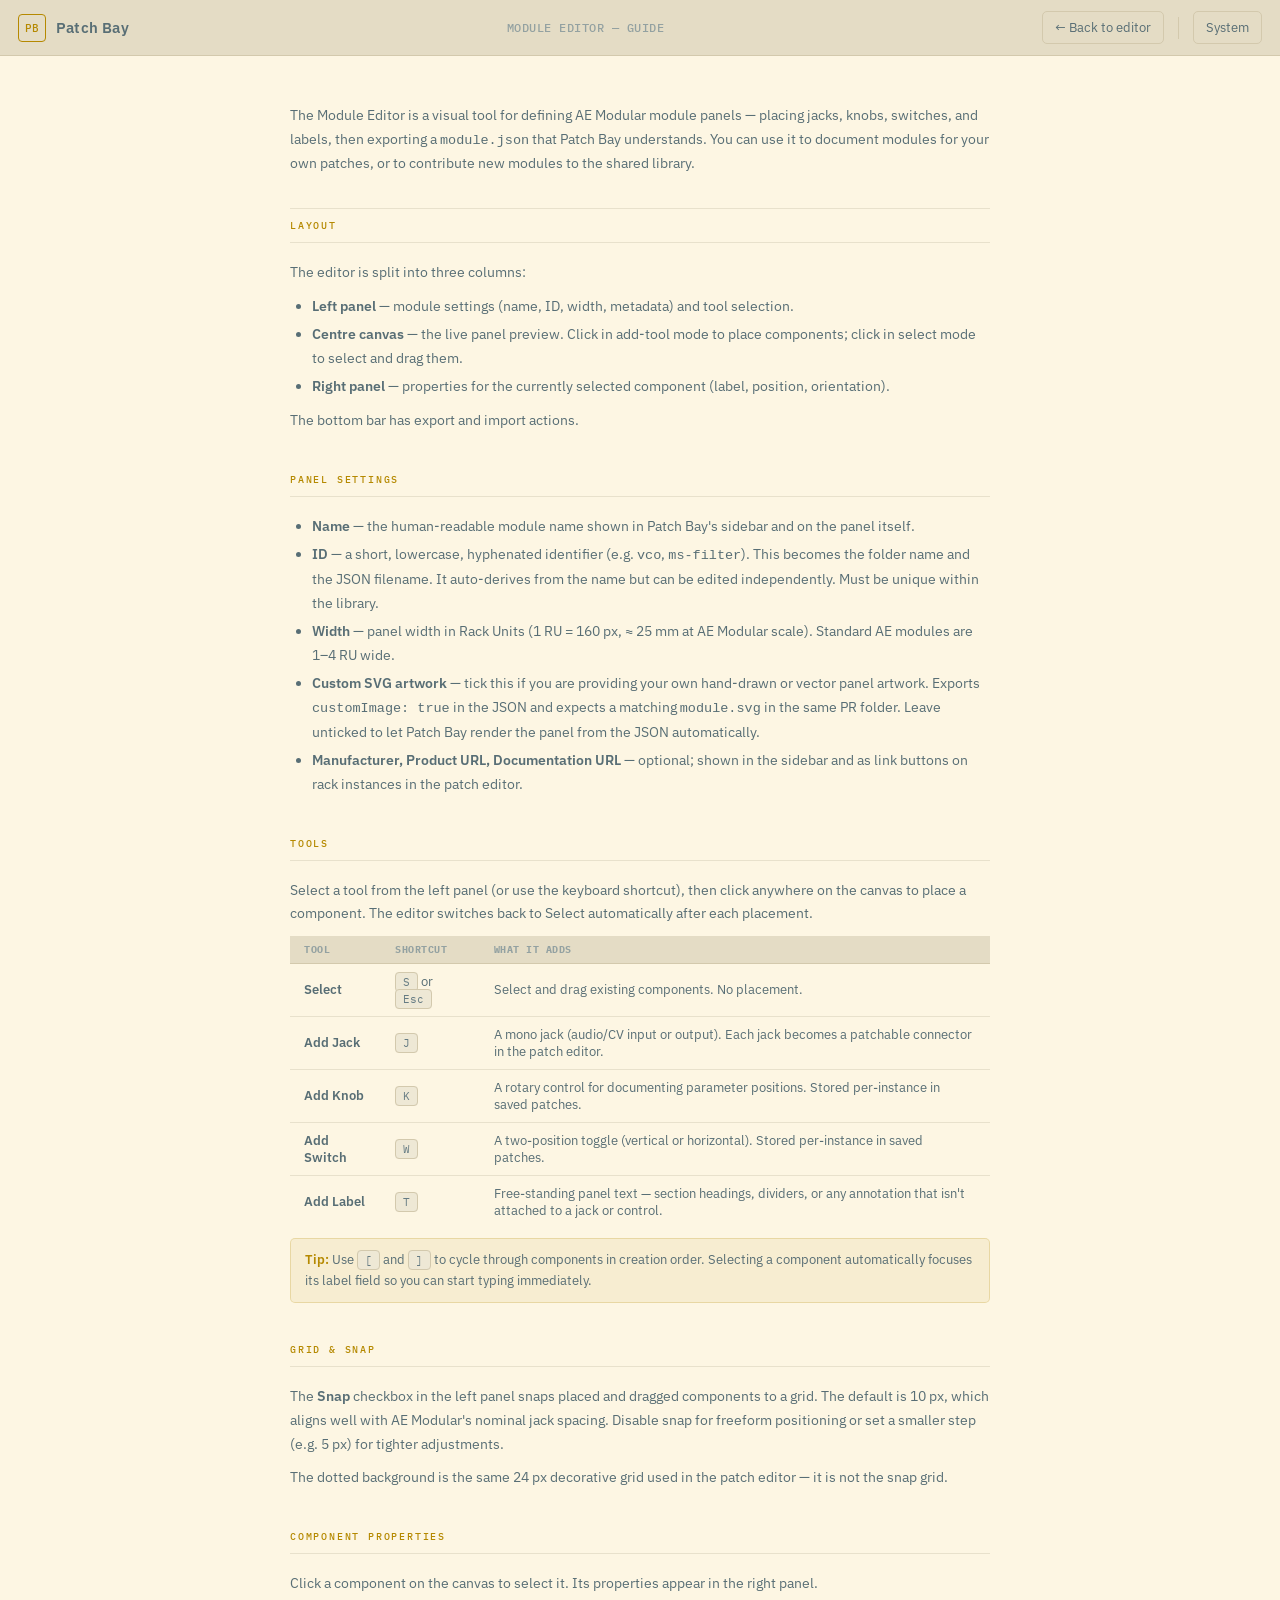
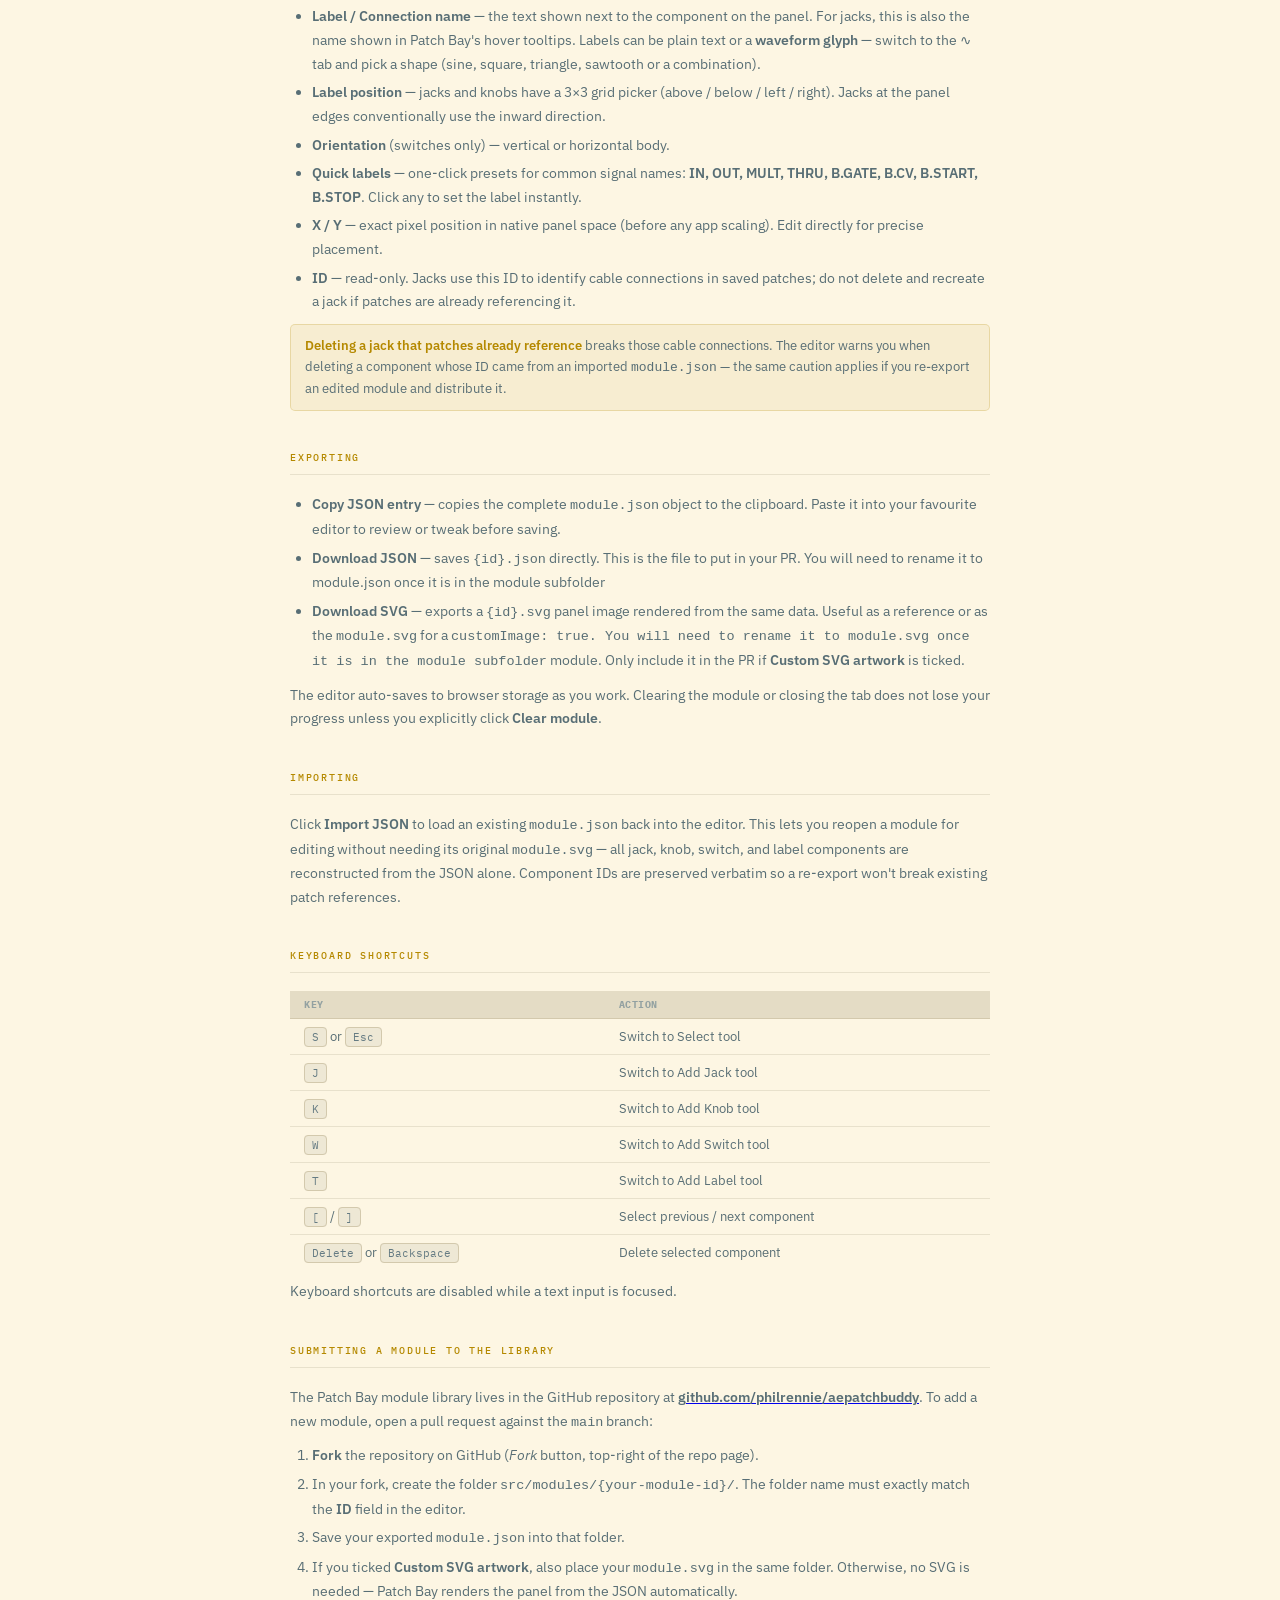
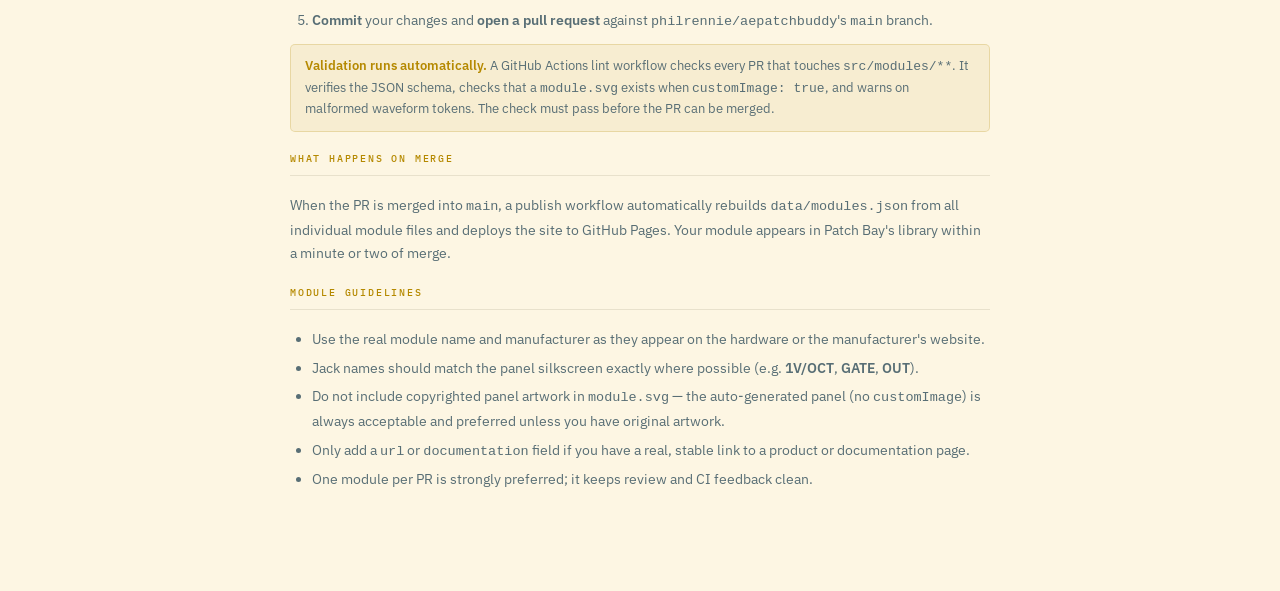
==== module-editor-help.html @ a7c220ee "UI improvements and help pages Make both UIs a little easier to navigate and add help pages for both" ====
<!doctype html>
<html lang="en">
<head>
<meta charset="UTF-8">
<meta name="viewport" content="width=device-width, initial-scale=1">
<title>Module Editor — Guide</title>
<script>
  try {
    var t = localStorage.getItem('patchbay-theme');
    if (t && t !== 'system') document.documentElement.dataset.theme = t;
  } catch (_) {}
</script>
<link rel="preconnect" href="https://fonts.googleapis.com">
<link href="https://fonts.googleapis.com/css2?family=IBM+Plex+Sans:wght@400;500;600&family=IBM+Plex+Mono:wght@400;500&display=swap" rel="stylesheet">
<link rel="stylesheet" href="css/themes.css">
<link rel="stylesheet" href="css/help.css">
</head>
<body>

<div id="app">

  <header id="topbar">
    <a class="brand" href="module-editor.html">
      <span class="brand-mark">PB</span>
      <span class="brand-name">Patch&nbsp;Bay</span>
    </a>
    <span class="help-page-title">Module Editor — Guide</span>
    <div class="topbar-actions">
      <a href="module-editor.html" class="text-btn">← Back to editor</a>
      <div class="divider"></div>
      <div id="theme-picker"></div>
    </div>
  </header>

  <main id="help-main">
    <div class="help-content">

      <p class="help-intro">The Module Editor is a visual tool for defining AE Modular module panels — placing jacks, knobs, switches, and labels, then exporting a <code>module.json</code> that Patch Bay understands. You can use it to document modules for your own patches, or to contribute new modules to the shared library.</p>

      <!-- Overview -->
      <section class="help-section">
        <h2 class="help-section-title">Layout</h2>
        <p>The editor is split into three columns:</p>
        <ul>
          <li><strong>Left panel</strong> — module settings (name, ID, width, metadata) and tool selection.</li>
          <li><strong>Centre canvas</strong> — the live panel preview. Click in add-tool mode to place components; click in select mode to select and drag them.</li>
          <li><strong>Right panel</strong> — properties for the currently selected component (label, position, orientation).</li>
        </ul>
        <p>The bottom bar has export and import actions.</p>
      </section>

      <!-- Panel settings -->
      <section class="help-section">
        <h2 class="help-section-title">Panel settings</h2>
        <ul>
          <li><strong>Name</strong> — the human-readable module name shown in Patch Bay's sidebar and on the panel itself.</li>
          <li><strong>ID</strong> — a short, lowercase, hyphenated identifier (e.g. <code>vco</code>, <code>ms-filter</code>). This becomes the folder name and the JSON filename. It auto-derives from the name but can be edited independently. Must be unique within the library.</li>
          <li><strong>Width</strong> — panel width in Rack Units (1 RU = 160 px, ≈ 25 mm at AE Modular scale). Standard AE modules are 1–4 RU wide.</li>
          <li><strong>Custom SVG artwork</strong> — tick this if you are providing your own hand-drawn or vector panel artwork. Exports <code>customImage: true</code> in the JSON and expects a matching <code>module.svg</code> in the same PR folder. Leave unticked to let Patch Bay render the panel from the JSON automatically.</li>
          <li><strong>Manufacturer, Product URL, Documentation URL</strong> — optional; shown in the sidebar and as link buttons on rack instances in the patch editor.</li>
        </ul>
      </section>

      <!-- Tools -->
      <section class="help-section">
        <h2 class="help-section-title">Tools</h2>
        <p>Select a tool from the left panel (or use the keyboard shortcut), then click anywhere on the canvas to place a component. The editor switches back to Select automatically after each placement.</p>
        <div class="help-table-wrap">
          <table>
            <thead><tr><th>Tool</th><th>Shortcut</th><th>What it adds</th></tr></thead>
            <tbody>
              <tr><td><strong>Select</strong></td><td><kbd>S</kbd> or <kbd>Esc</kbd></td><td>Select and drag existing components. No placement.</td></tr>
              <tr><td><strong>Add Jack</strong></td><td><kbd>J</kbd></td><td>A mono jack (audio/CV input or output). Each jack becomes a patchable connector in the patch editor.</td></tr>
              <tr><td><strong>Add Knob</strong></td><td><kbd>K</kbd></td><td>A rotary control for documenting parameter positions. Stored per-instance in saved patches.</td></tr>
              <tr><td><strong>Add Switch</strong></td><td><kbd>W</kbd></td><td>A two-position toggle (vertical or horizontal). Stored per-instance in saved patches.</td></tr>
              <tr><td><strong>Add Label</strong></td><td><kbd>T</kbd></td><td>Free-standing panel text — section headings, dividers, or any annotation that isn't attached to a jack or control.</td></tr>
            </tbody>
          </table>
        </div>
        <div class="help-tip">
          <strong>Tip:</strong> Use <kbd>[</kbd> and <kbd>]</kbd> to cycle through components in creation order. Selecting a component automatically focuses its label field so you can start typing immediately.
        </div>
      </section>

      <!-- Grid -->
      <section class="help-section">
        <h2 class="help-section-title">Grid &amp; snap</h2>
        <p>The <strong>Snap</strong> checkbox in the left panel snaps placed and dragged components to a grid. The default is 10 px, which aligns well with AE Modular's nominal jack spacing. Disable snap for freeform positioning or set a smaller step (e.g. 5 px) for tighter adjustments.</p>
        <p>The dotted background is the same 24 px decorative grid used in the patch editor — it is not the snap grid.</p>
      </section>

      <!-- Properties -->
      <section class="help-section">
        <h2 class="help-section-title">Component properties</h2>
        <p>Click a component on the canvas to select it. Its properties appear in the right panel.</p>
        <ul>
          <li><strong>Label / Connection name</strong> — the text shown next to the component on the panel. For jacks, this is also the name shown in Patch Bay's hover tooltips. Labels can be plain text or a <strong>waveform glyph</strong> — switch to the ∿ tab and pick a shape (sine, square, triangle, sawtooth or a combination).</li>
          <li><strong>Label position</strong> — jacks and knobs have a 3×3 grid picker (above / below / left / right). Jacks at the panel edges conventionally use the inward direction.</li>
          <li><strong>Orientation</strong> (switches only) — vertical or horizontal body.</li>
          <li><strong>Quick labels</strong> — one-click presets for common signal names: <strong>IN, OUT, MULT, THRU, B.GATE, B.CV, B.START, B.STOP</strong>. Click any to set the label instantly.</li>
          <li><strong>X / Y</strong> — exact pixel position in native panel space (before any app scaling). Edit directly for precise placement.</li>
          <li><strong>ID</strong> — read-only. Jacks use this ID to identify cable connections in saved patches; do not delete and recreate a jack if patches are already referencing it.</li>
        </ul>
        <div class="help-tip">
          <strong>Deleting a jack that patches already reference</strong> breaks those cable connections. The editor warns you when deleting a component whose ID came from an imported <code>module.json</code> — the same caution applies if you re-export an edited module and distribute it.
        </div>
      </section>

      <!-- Export -->
      <section class="help-section">
        <h2 class="help-section-title">Exporting</h2>
        <ul>
          <li><strong>Copy JSON entry</strong> — copies the complete <code>module.json</code> object to the clipboard. Paste it into your favourite editor to review or tweak before saving.</li>
          <li><strong>Download JSON</strong> — saves <code>{id}.json</code> directly. This is the file to put in your PR. You will need to rename it to module.json once it is in the module subfolder</li>
          <li><strong>Download SVG</strong> — exports a <code>{id}.svg</code> panel image rendered from the same data. Useful as a reference or as the <code>module.svg</code> for a <code>customImage: true. You will need to rename it to module.svg once it is in the module subfolder</code> module. Only include it in the PR if <strong>Custom SVG artwork</strong> is ticked.</li>
        </ul>
        <p>The editor auto-saves to browser storage as you work. Clearing the module or closing the tab does not lose your progress unless you explicitly click <strong>Clear module</strong>.</p>
      </section>

      <!-- Import -->
      <section class="help-section">
        <h2 class="help-section-title">Importing</h2>
        <p>Click <strong>Import JSON</strong> to load an existing <code>module.json</code> back into the editor. This lets you reopen a module for editing without needing its original <code>module.svg</code> — all jack, knob, switch, and label components are reconstructed from the JSON alone. Component IDs are preserved verbatim so a re-export won't break existing patch references.</p>
      </section>

      <!-- Keyboard shortcuts -->
      <section class="help-section">
        <h2 class="help-section-title">Keyboard shortcuts</h2>
        <div class="help-table-wrap">
          <table>
            <thead><tr><th>Key</th><th>Action</th></tr></thead>
            <tbody>
              <tr><td><kbd>S</kbd> or <kbd>Esc</kbd></td><td>Switch to Select tool</td></tr>
              <tr><td><kbd>J</kbd></td><td>Switch to Add Jack tool</td></tr>
              <tr><td><kbd>K</kbd></td><td>Switch to Add Knob tool</td></tr>
              <tr><td><kbd>W</kbd></td><td>Switch to Add Switch tool</td></tr>
              <tr><td><kbd>T</kbd></td><td>Switch to Add Label tool</td></tr>
              <tr><td><kbd>[</kbd> / <kbd>]</kbd></td><td>Select previous / next component</td></tr>
              <tr><td><kbd>Delete</kbd> or <kbd>Backspace</kbd></td><td>Delete selected component</td></tr>
            </tbody>
          </table>
        </div>
        <p>Keyboard shortcuts are disabled while a text input is focused.</p>
      </section>

      <!-- Submitting a module -->
      <section class="help-section">
        <h2 class="help-section-title">Submitting a module to the library</h2>
        <p>The Patch Bay module library lives in the GitHub repository at <a href="https://github.com/philrennie/aepatchbuddy" target="_blank" rel="noopener"><strong>github.com/philrennie/aepatchbuddy</strong></a>. To add a new module, open a pull request against the <code>main</code> branch:</p>
        <ol>
          <li><strong>Fork</strong> the repository on GitHub (<em>Fork</em> button, top-right of the repo page).</li>
          <li>In your fork, create the folder <code>src/modules/{your-module-id}/</code>. The folder name must exactly match the <strong>ID</strong> field in the editor.</li>
          <li>Save your exported <code>module.json</code> into that folder.</li>
          <li>If you ticked <strong>Custom SVG artwork</strong>, also place your <code>module.svg</code> in the same folder. Otherwise, no SVG is needed — Patch Bay renders the panel from the JSON automatically.</li>
          <li><strong>Commit</strong> your changes and <strong>open a pull request</strong> against <code>philrennie/aepatchbuddy</code>'s <code>main</code> branch.</li>
        </ol>
        <div class="help-tip">
          <strong>Validation runs automatically.</strong> A GitHub Actions lint workflow checks every PR that touches <code>src/modules/**</code>. It verifies the JSON schema, checks that a <code>module.svg</code> exists when <code>customImage: true</code>, and warns on malformed waveform tokens. The check must pass before the PR can be merged.
        </div>
        <h3 class="help-section-title" style="margin-top:20px;">What happens on merge</h3>
        <p>When the PR is merged into <code>main</code>, a publish workflow automatically rebuilds <code>data/modules.json</code> from all individual module files and deploys the site to GitHub Pages. Your module appears in Patch Bay's library within a minute or two of merge.</p>
        <h3 class="help-section-title" style="margin-top:20px;">Module guidelines</h3>
        <ul>
          <li>Use the real module name and manufacturer as they appear on the hardware or the manufacturer's website.</li>
          <li>Jack names should match the panel silkscreen exactly where possible (e.g. <strong>1V/OCT</strong>, <strong>GATE</strong>, <strong>OUT</strong>).</li>
          <li>Do not include copyrighted panel artwork in <code>module.svg</code> — the auto-generated panel (no <code>customImage</code>) is always acceptable and preferred unless you have original artwork.</li>
          <li>Only add a <code>url</code> or <code>documentation</code> field if you have a real, stable link to a product or documentation page.</li>
          <li>One module per PR is strongly preferred; it keeps review and CI feedback clean.</li>
        </ul>
      </section>

    </div>
  </main>

</div>

<script src="js/theme.js"></script>
</body>
</html>
---- css/themes.css ----
/* ==========================================================================
   Patch Bay — color themes.
   Shared by both apps (index.html and module-editor.html link this file).
   Six named themes (Solarized / Nord / Gruvbox, each dark + light), plus a
   "System" mode that follows the OS prefers-color-scheme with Solarized as
   the default pair. All 11 tokens are also reused by the module panel
   artwork renderer (js/panel-render.js) — see CLAUDE.md's Theming section.

   - Bare :root = Solarized Dark (no-JS / no-preference fallback).
   - @media (prefers-color-scheme: light), unless a theme is explicitly
     chosen, swaps in Solarized Light — pure CSS, no JS needed for this.
   - [data-theme="..."], set by js/theme.js from the user's saved choice,
     always wins over both of the above.
   ========================================================================== */

:root {
  /* Solarized Dark */
  --bg: #002b36;
  --panel-2: #073642;
  --panel: #0a4552;
  --border-soft: #0d3d49;
  --border: #164f5c;
  --text-faint: #586e75;
  --text-dim: #839496;
  --text: #93a1a1;
  --accent: #b58900;
  --accent-dim: #7b5c00;
  --danger: #dc322f;
}

@media (prefers-color-scheme: light) {
  :root:not([data-theme]) {
    /* Solarized Light */
    --bg: #fdf6e3;
    --panel-2: #eee8d5;
    --panel: #e4dcc5;
    --border-soft: #e8e1cc;
    --border: #d3c9ad;
    --text-faint: #93a1a1;
    --text-dim: #657b83;
    --text: #586e75;
    --accent: #b58900;
    --accent-dim: #8a6a00;
    --danger: #dc322f;
  }
}

[data-theme="solarized-dark"] {
  --bg: #002b36;
  --panel-2: #073642;
  --panel: #0a4552;
  --border-soft: #0d3d49;
  --border: #164f5c;
  --text-faint: #586e75;
  --text-dim: #839496;
  --text: #93a1a1;
  --accent: #b58900;
  --accent-dim: #7b5c00;
  --danger: #dc322f;
}

[data-theme="solarized-light"] {
  --bg: #fdf6e3;
  --panel-2: #eee8d5;
  --panel: #e4dcc5;
  --border-soft: #e8e1cc;
  --border: #d3c9ad;
  --text-faint: #93a1a1;
  --text-dim: #657b83;
  --text: #586e75;
  --accent: #b58900;
  --accent-dim: #8a6a00;
  --danger: #dc322f;
}

[data-theme="nord-dark"] {
  --bg: #2e3440;
  --panel-2: #313846;
  --panel: #3b4252;
  --border-soft: #434c5e;
  --border: #4c566a;
  --text-faint: #7b88a1;
  --text-dim: #d8dee9;
  --text: #eceff4;
  --accent: #88c0d0;
  --accent-dim: #5e81ac;
  --danger: #bf616a;
}

[data-theme="nord-light"] {
  --bg: #eceff4;
  --panel-2: #e5e9f0;
  --panel: #d8dee9;
  --border-soft: #cbd3e0;
  --border: #b8c2d6;
  --text-faint: #4c566a;
  --text-dim: #3b4252;
  --text: #2e3440;
  --accent: #5e81ac;
  --accent-dim: #81a1c1;
  --danger: #bf616a;
}

[data-theme="gruvbox-dark"] {
  --bg: #1d2021;
  --panel-2: #282828;
  --panel: #3c3836;
  --border-soft: #45403d;
  --border: #504945;
  --text-faint: #a89984;
  --text-dim: #d5c4a1;
  --text: #ebdbb2;
  --accent: #fe8019;
  --accent-dim: #d65d0e;
  --danger: #fb4934;
}

[data-theme="gruvbox-light"] {
  --bg: #f9f5d7;
  --panel-2: #fbf1c7;
  --panel: #ebdbb2;
  --border-soft: #e3d5ae;
  --border: #d5c4a1;
  --text-faint: #7c6f64;
  --text-dim: #504945;
  --text: #3c3836;
  --accent: #af3a03;
  --accent-dim: #7c2d00;
  --danger: #9d0006;
}
---- css/help.css ----
/* Color tokens (--bg, --panel, etc.) come from css/themes.css, linked before this. */
:root {
  --sans: "IBM Plex Sans", system-ui, sans-serif;
  --mono: "IBM Plex Mono", ui-monospace, monospace;
}

* { box-sizing: border-box; }

html, body {
  margin: 0;
  background: var(--bg);
  color: var(--text);
  font-family: var(--sans);
  -webkit-font-smoothing: antialiased;
}

#app {
  min-height: 100vh;
  display: flex;
  flex-direction: column;
}

/* ---------- Topbar ---------- */

#topbar {
  height: 56px;
  flex: 0 0 auto;
  display: flex;
  align-items: center;
  justify-content: space-between;
  padding: 0 18px;
  background: var(--panel);
  border-bottom: 1px solid var(--border);
  position: sticky;
  top: 0;
  z-index: 20;
}

.brand {
  display: flex;
  align-items: center;
  gap: 10px;
  text-decoration: none;
  color: inherit;
}

.brand-mark {
  width: 28px;
  height: 28px;
  border: 1.5px solid var(--accent);
  border-radius: 4px;
  color: var(--accent);
  font-family: var(--mono);
  font-size: 11px;
  font-weight: 500;
  display: flex;
  align-items: center;
  justify-content: center;
  letter-spacing: 0.5px;
}

.brand-name {
  font-size: 15px;
  font-weight: 600;
  letter-spacing: 0.2px;
}

.help-page-title {
  font-family: var(--mono);
  font-size: 12px;
  font-weight: 500;
  color: var(--text-faint);
  letter-spacing: 0.5px;
  text-transform: uppercase;
}

.topbar-actions {
  display: flex;
  align-items: center;
  gap: 8px;
}

.divider {
  width: 1px;
  height: 22px;
  background: var(--border);
  margin: 0 6px;
}

/* ---------- Buttons ---------- */

.text-btn {
  font-family: var(--sans);
  background: transparent;
  border: 1px solid var(--border);
  color: var(--text);
  border-radius: 5px;
  padding: 7px 12px;
  font-size: 13px;
  cursor: pointer;
  text-decoration: none;
  display: inline-flex;
  align-items: center;
  transition: border-color 0.12s ease, background 0.12s ease;
}

.text-btn:hover {
  border-color: var(--text-dim);
  background: color-mix(in srgb, var(--text) 3%, transparent);
}

/* ---------- Theme picker ---------- */

#theme-picker { position: relative; }

.theme-picker-btn {
  font-family: var(--sans);
  background: transparent;
  border: 1px solid var(--border);
  color: var(--text);
  border-radius: 5px;
  padding: 7px 12px;
  font-size: 13px;
  cursor: pointer;
  transition: border-color 0.12s ease, background 0.12s ease;
}

.theme-picker-btn:hover {
  border-color: var(--text-dim);
  background: color-mix(in srgb, var(--text) 3%, transparent);
}

.theme-picker-menu {
  position: absolute;
  top: calc(100% + 6px);
  right: 0;
  min-width: 160px;
  background: var(--panel);
  border: 1px solid var(--border);
  border-radius: 6px;
  padding: 6px;
  box-shadow: 0 8px 24px rgba(0,0,0,0.4);
  z-index: 50;
  display: flex;
  flex-direction: column;
  gap: 2px;
}

.theme-picker-menu[hidden] { display: none; }

.theme-picker-group {
  font-family: var(--mono);
  font-size: 10px;
  color: var(--text-faint);
  letter-spacing: 0.5px;
  text-transform: uppercase;
  padding: 6px 8px 2px;
}

.theme-picker-option {
  font-family: var(--sans);
  background: transparent;
  border: none;
  color: var(--text);
  text-align: left;
  padding: 6px 8px;
  border-radius: 4px;
  font-size: 13px;
  cursor: pointer;
}

.theme-picker-option:hover {
  background: color-mix(in srgb, var(--text) 6%, transparent);
}

.theme-picker-option.active {
  color: var(--accent);
  background: color-mix(in srgb, var(--accent) 10%, transparent);
}

/* ---------- Help content ---------- */

#help-main {
  flex: 1 1 auto;
  padding: 48px 24px 80px;
}

.help-content {
  max-width: 700px;
  margin: 0 auto;
}

.help-intro {
  font-size: 15px;
  line-height: 1.7;
  color: var(--text-dim);
  margin: 0 0 48px;
  padding-bottom: 32px;
  border-bottom: 1px solid var(--border-soft);
}

/* ---------- Sections ---------- */

.help-section {
  margin-bottom: 40px;
}

.help-section-title {
  font-family: var(--mono);
  font-size: 10px;
  font-weight: 500;
  letter-spacing: 1.8px;
  text-transform: uppercase;
  color: var(--accent);
  margin: 0 0 18px;
  padding-bottom: 10px;
  border-bottom: 1px solid var(--border-soft);
}

/* ---------- Body copy ---------- */

.help-content p {
  font-size: 13.5px;
  line-height: 1.75;
  color: var(--text);
  margin: 0 0 10px;
}

.help-content ul,
.help-content ol {
  font-size: 13.5px;
  line-height: 1.75;
  color: var(--text);
  padding-left: 22px;
  margin: 0 0 10px;
}

.help-content li {
  margin-bottom: 5px;
}

.help-content strong {
  color: var(--text);
  font-weight: 600;
}

/* ---------- Tables ---------- */

.help-table-wrap {
  overflow-x: auto;
  margin-bottom: 10px;
}

.help-content table {
  width: 100%;
  border-collapse: collapse;
  font-size: 13px;
}

.help-content thead th {
  font-family: var(--mono);
  font-size: 10px;
  text-transform: uppercase;
  letter-spacing: 0.5px;
  color: var(--text-faint);
  text-align: left;
  padding: 7px 14px;
  border-bottom: 1px solid var(--border);
  background: var(--panel);
}

.help-content tbody td {
  padding: 9px 14px;
  border-bottom: 1px solid var(--border-soft);
  vertical-align: middle;
}

.help-content tbody tr:last-child td {
  border-bottom: none;
}

/* ---------- kbd (key badges) ---------- */

kbd {
  font-family: var(--mono);
  font-size: 11px;
  background: var(--panel-2);
  border: 1px solid var(--border);
  border-radius: 4px;
  padding: 2px 7px;
  color: var(--text-dim);
  white-space: nowrap;
}

/* ---------- Tip boxes ---------- */

.help-tip {
  background: color-mix(in srgb, var(--accent) 8%, transparent);
  border: 1px solid color-mix(in srgb, var(--accent) 22%, transparent);
  border-radius: 5px;
  padding: 11px 14px;
  font-size: 13px;
  line-height: 1.6;
  color: var(--text);
  margin-bottom: 10px;
}

.help-tip strong {
  color: var(--accent);
  font-weight: 600;
}

/* ---------- Responsive ---------- */

@media (max-width: 600px) {
  #help-main { padding: 28px 16px 60px; }
  .brand-name { display: none; }
  .help-page-title { display: none; }
}
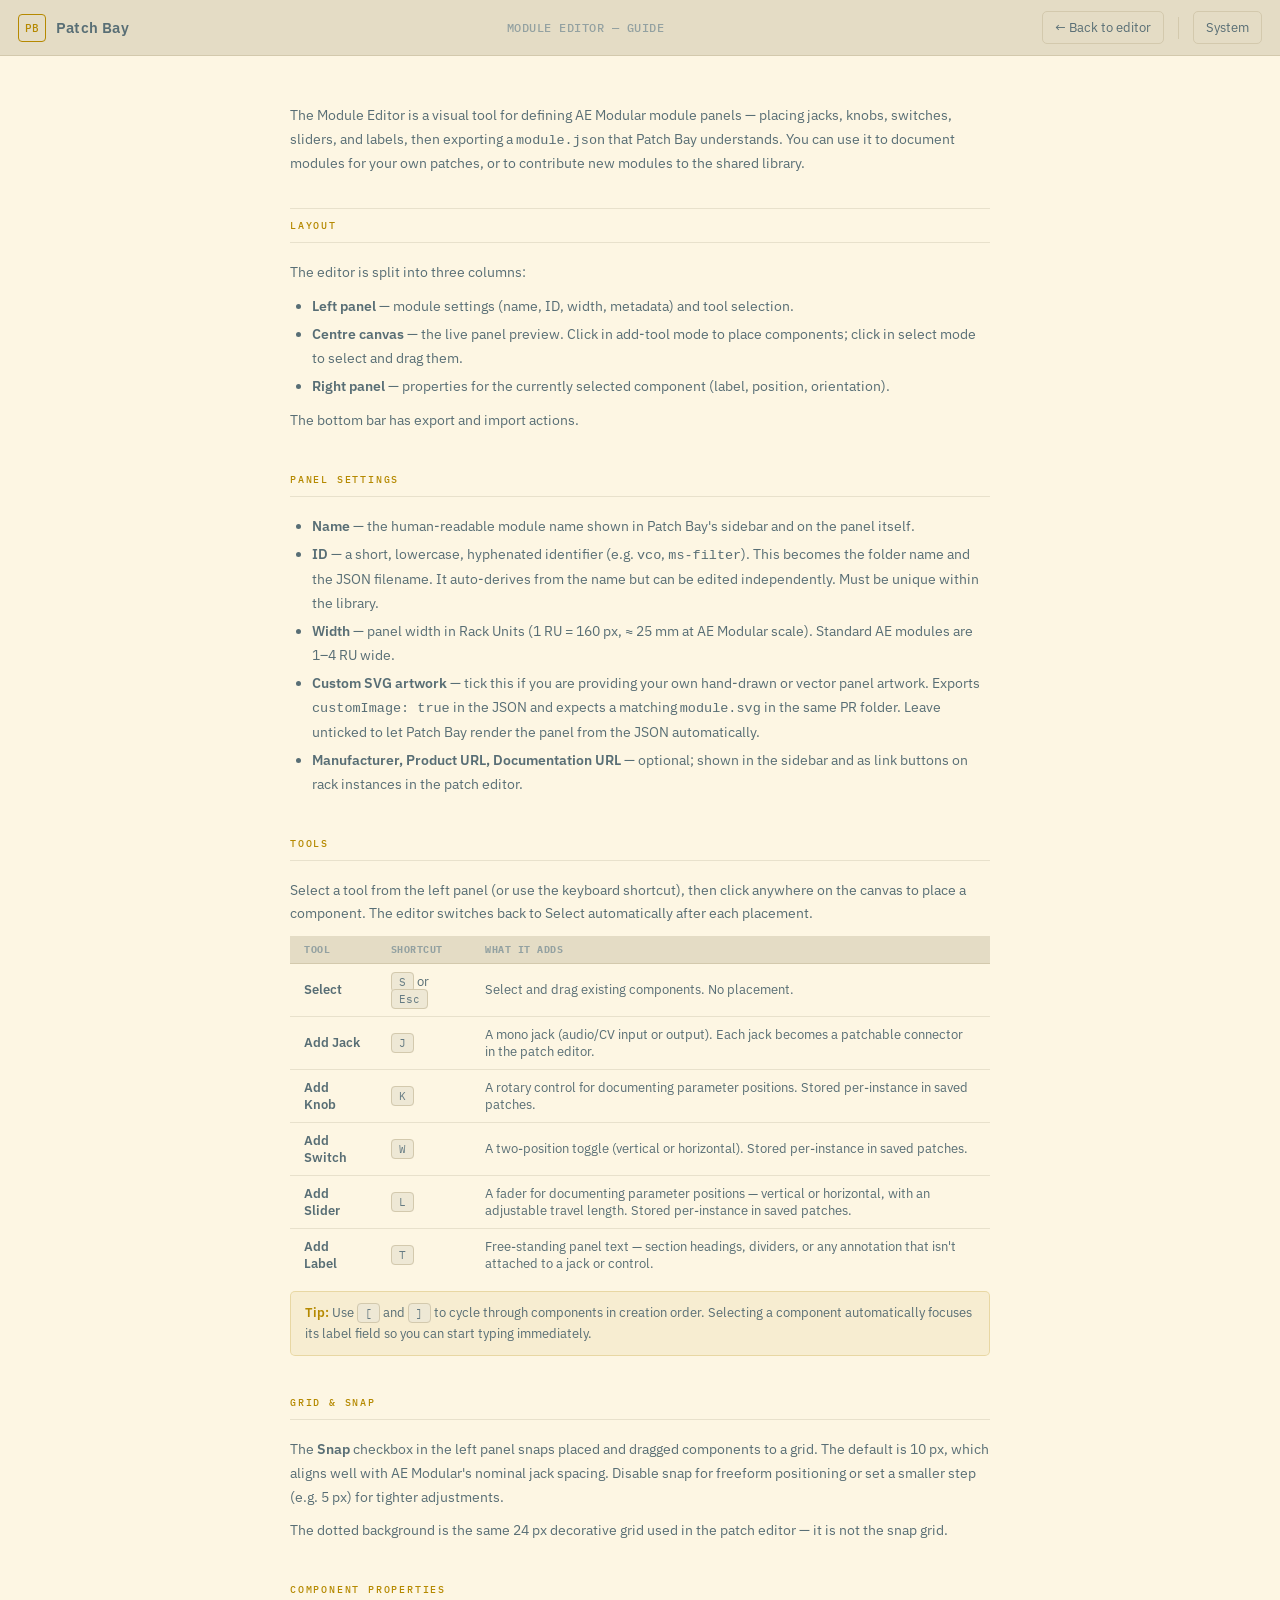
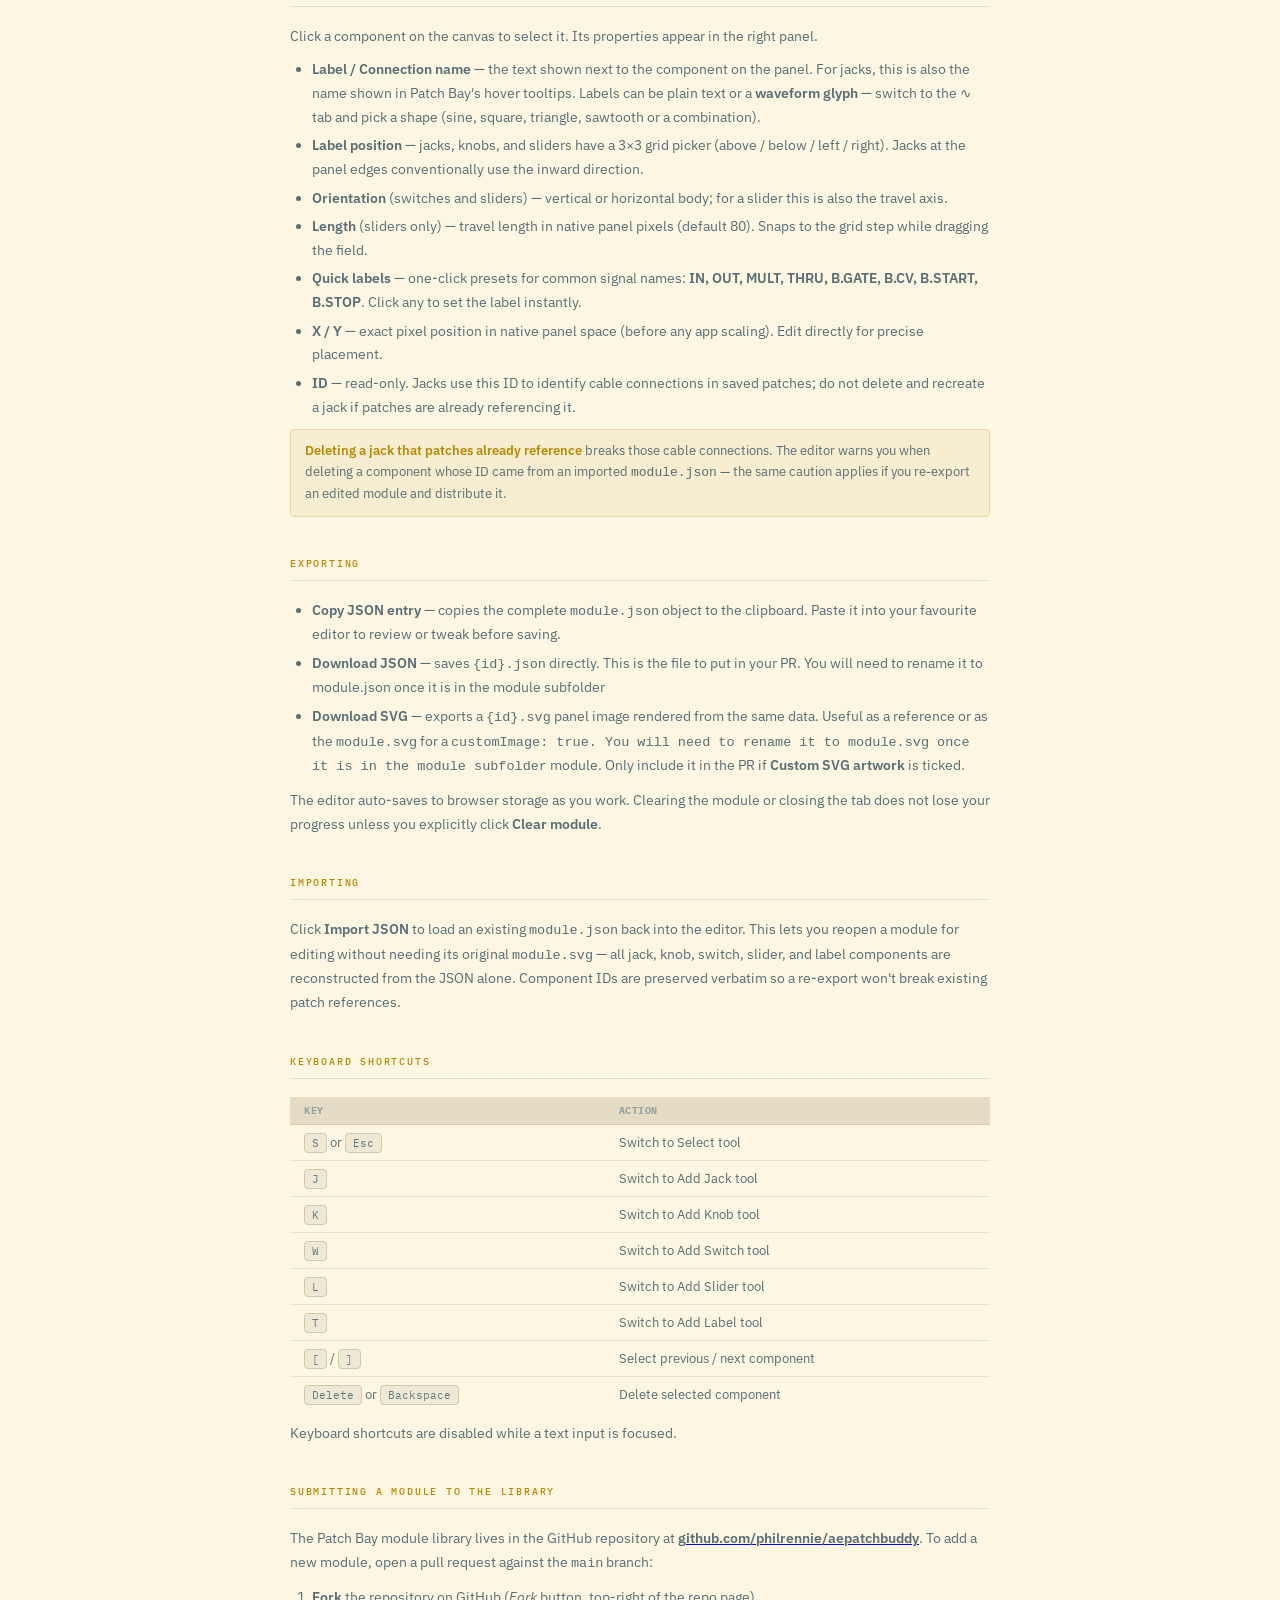
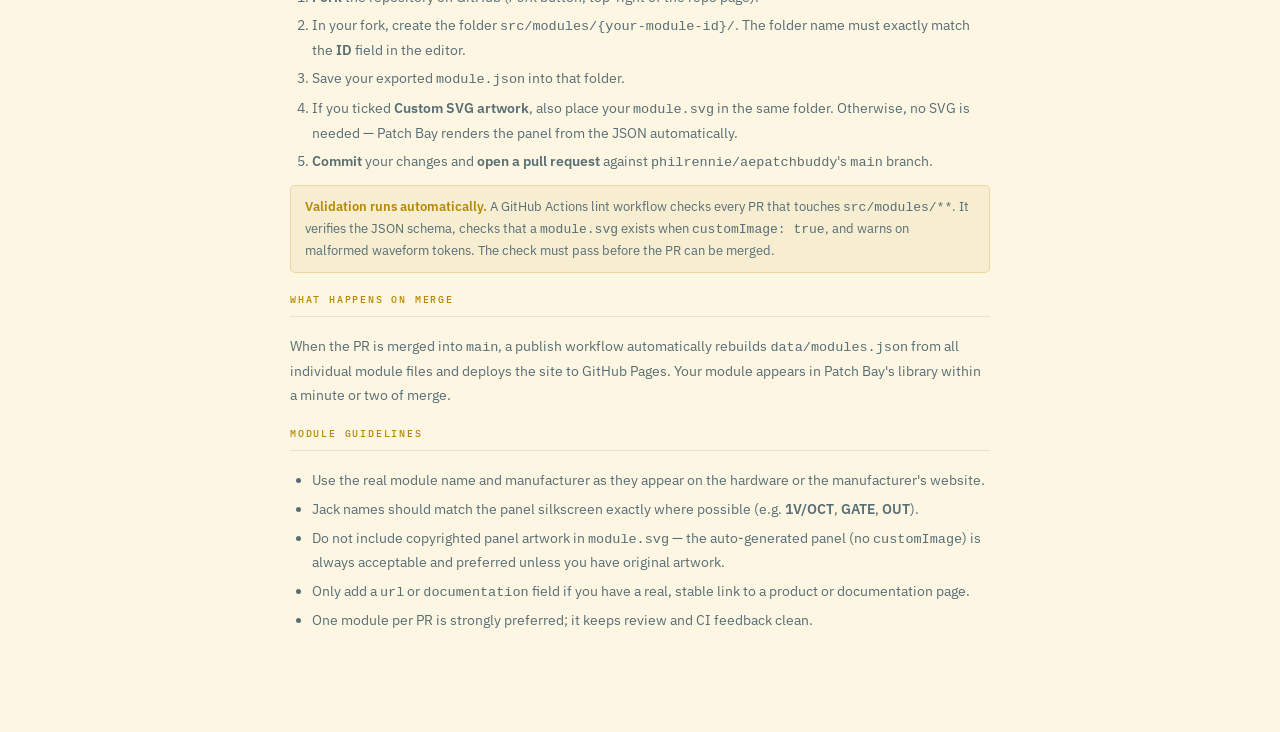
==== commit 83e700c8: "Slider component Add a slider component, with orientation and length adjustment" ====
--- a/module-editor-help.html
+++ b/module-editor-help.html
@@ -35,7 +35,7 @@
   <main id="help-main">
     <div class="help-content">
 
-      <p class="help-intro">The Module Editor is a visual tool for defining AE Modular module panels — placing jacks, knobs, switches, and labels, then exporting a <code>module.json</code> that Patch Bay understands. You can use it to document modules for your own patches, or to contribute new modules to the shared library.</p>
+      <p class="help-intro">The Module Editor is a visual tool for defining AE Modular module panels — placing jacks, knobs, switches, sliders, and labels, then exporting a <code>module.json</code> that Patch Bay understands. You can use it to document modules for your own patches, or to contribute new modules to the shared library.</p>
 
       <!-- Overview -->
       <section class="help-section">
@@ -73,6 +73,7 @@
               <tr><td><strong>Add Jack</strong></td><td><kbd>J</kbd></td><td>A mono jack (audio/CV input or output). Each jack becomes a patchable connector in the patch editor.</td></tr>
               <tr><td><strong>Add Knob</strong></td><td><kbd>K</kbd></td><td>A rotary control for documenting parameter positions. Stored per-instance in saved patches.</td></tr>
               <tr><td><strong>Add Switch</strong></td><td><kbd>W</kbd></td><td>A two-position toggle (vertical or horizontal). Stored per-instance in saved patches.</td></tr>
+              <tr><td><strong>Add Slider</strong></td><td><kbd>L</kbd></td><td>A fader for documenting parameter positions — vertical or horizontal, with an adjustable travel length. Stored per-instance in saved patches.</td></tr>
               <tr><td><strong>Add Label</strong></td><td><kbd>T</kbd></td><td>Free-standing panel text — section headings, dividers, or any annotation that isn't attached to a jack or control.</td></tr>
             </tbody>
           </table>
@@ -95,8 +96,9 @@
         <p>Click a component on the canvas to select it. Its properties appear in the right panel.</p>
         <ul>
           <li><strong>Label / Connection name</strong> — the text shown next to the component on the panel. For jacks, this is also the name shown in Patch Bay's hover tooltips. Labels can be plain text or a <strong>waveform glyph</strong> — switch to the ∿ tab and pick a shape (sine, square, triangle, sawtooth or a combination).</li>
-          <li><strong>Label position</strong> — jacks and knobs have a 3×3 grid picker (above / below / left / right). Jacks at the panel edges conventionally use the inward direction.</li>
-          <li><strong>Orientation</strong> (switches only) — vertical or horizontal body.</li>
+          <li><strong>Label position</strong> — jacks, knobs, and sliders have a 3×3 grid picker (above / below / left / right). Jacks at the panel edges conventionally use the inward direction.</li>
+          <li><strong>Orientation</strong> (switches and sliders) — vertical or horizontal body; for a slider this is also the travel axis.</li>
+          <li><strong>Length</strong> (sliders only) — travel length in native panel pixels (default 80). Snaps to the grid step while dragging the field.</li>
           <li><strong>Quick labels</strong> — one-click presets for common signal names: <strong>IN, OUT, MULT, THRU, B.GATE, B.CV, B.START, B.STOP</strong>. Click any to set the label instantly.</li>
           <li><strong>X / Y</strong> — exact pixel position in native panel space (before any app scaling). Edit directly for precise placement.</li>
           <li><strong>ID</strong> — read-only. Jacks use this ID to identify cable connections in saved patches; do not delete and recreate a jack if patches are already referencing it.</li>
@@ -120,7 +122,7 @@
       <!-- Import -->
       <section class="help-section">
         <h2 class="help-section-title">Importing</h2>
-        <p>Click <strong>Import JSON</strong> to load an existing <code>module.json</code> back into the editor. This lets you reopen a module for editing without needing its original <code>module.svg</code> — all jack, knob, switch, and label components are reconstructed from the JSON alone. Component IDs are preserved verbatim so a re-export won't break existing patch references.</p>
+        <p>Click <strong>Import JSON</strong> to load an existing <code>module.json</code> back into the editor. This lets you reopen a module for editing without needing its original <code>module.svg</code> — all jack, knob, switch, slider, and label components are reconstructed from the JSON alone. Component IDs are preserved verbatim so a re-export won't break existing patch references.</p>
       </section>
 
       <!-- Keyboard shortcuts -->
@@ -134,6 +136,7 @@
               <tr><td><kbd>J</kbd></td><td>Switch to Add Jack tool</td></tr>
               <tr><td><kbd>K</kbd></td><td>Switch to Add Knob tool</td></tr>
               <tr><td><kbd>W</kbd></td><td>Switch to Add Switch tool</td></tr>
+              <tr><td><kbd>L</kbd></td><td>Switch to Add Slider tool</td></tr>
               <tr><td><kbd>T</kbd></td><td>Switch to Add Label tool</td></tr>
               <tr><td><kbd>[</kbd> / <kbd>]</kbd></td><td>Select previous / next component</td></tr>
               <tr><td><kbd>Delete</kbd> or <kbd>Backspace</kbd></td><td>Delete selected component</td></tr>
